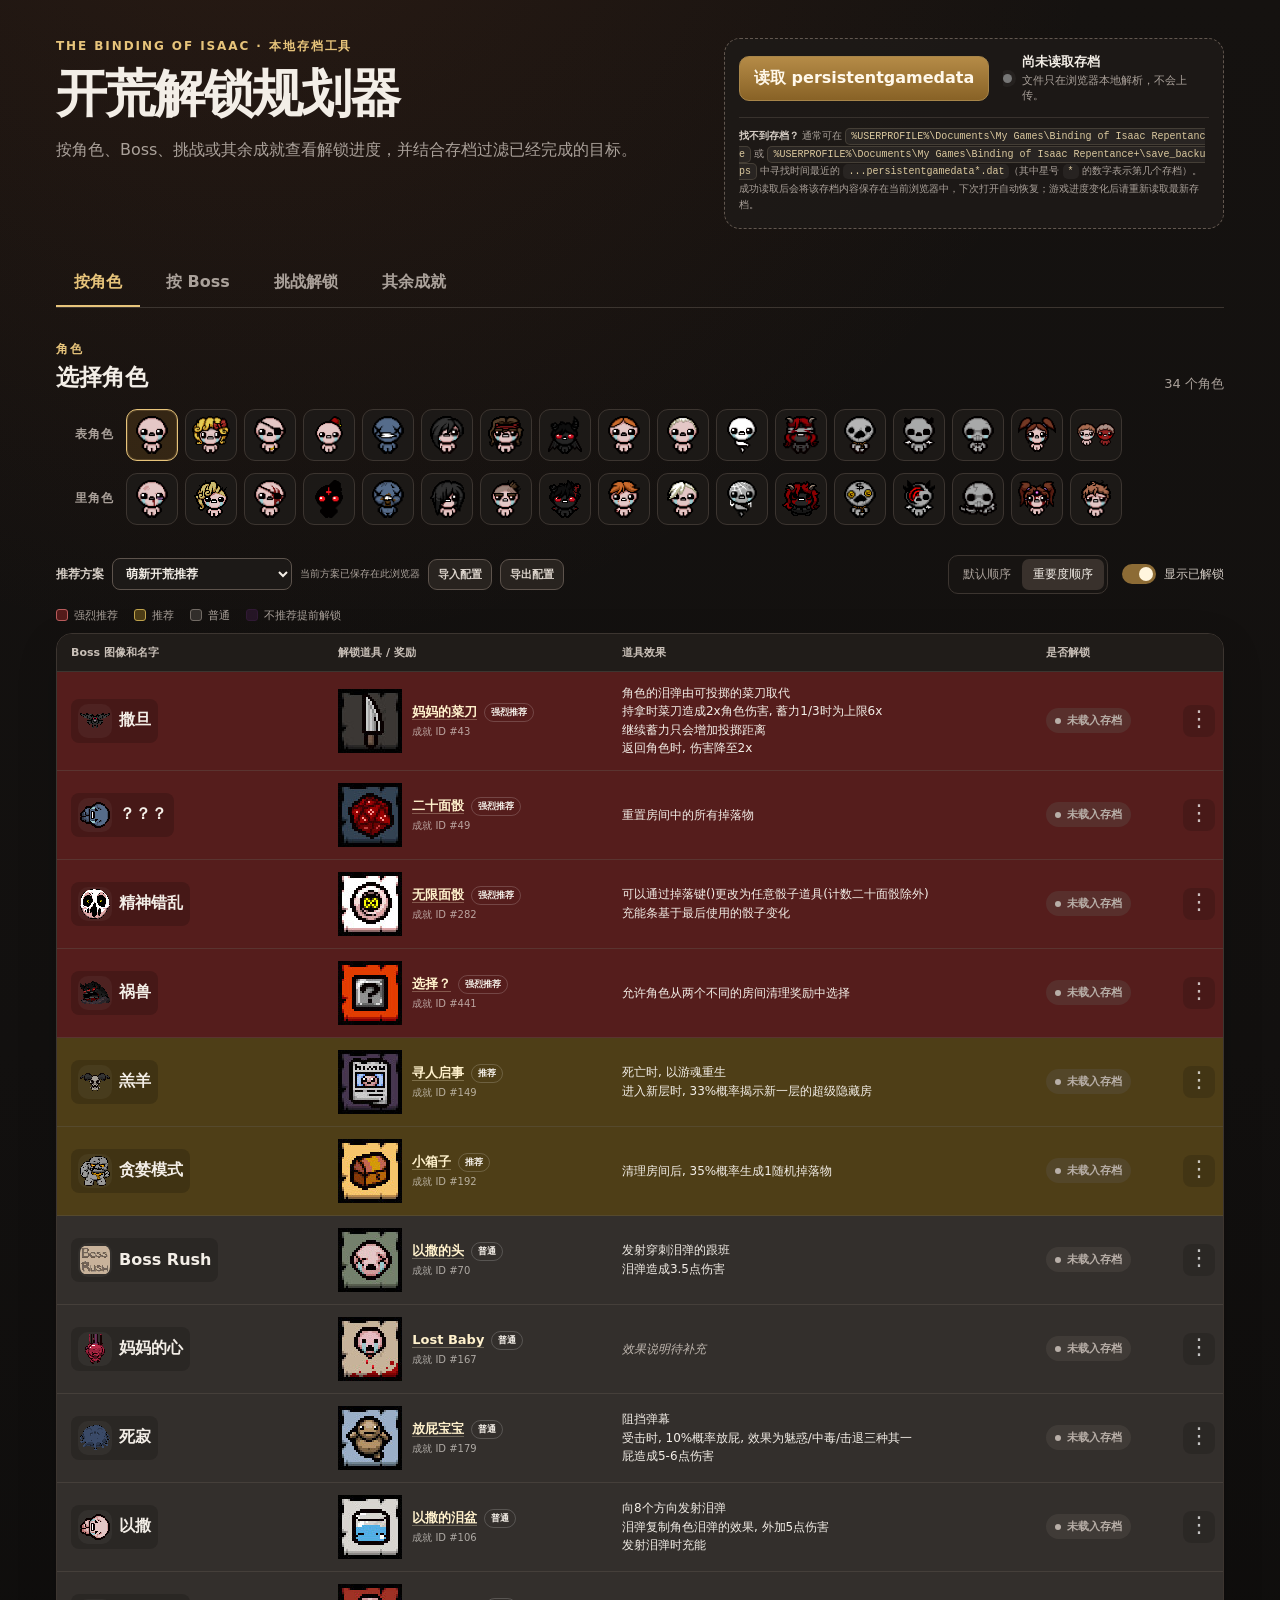
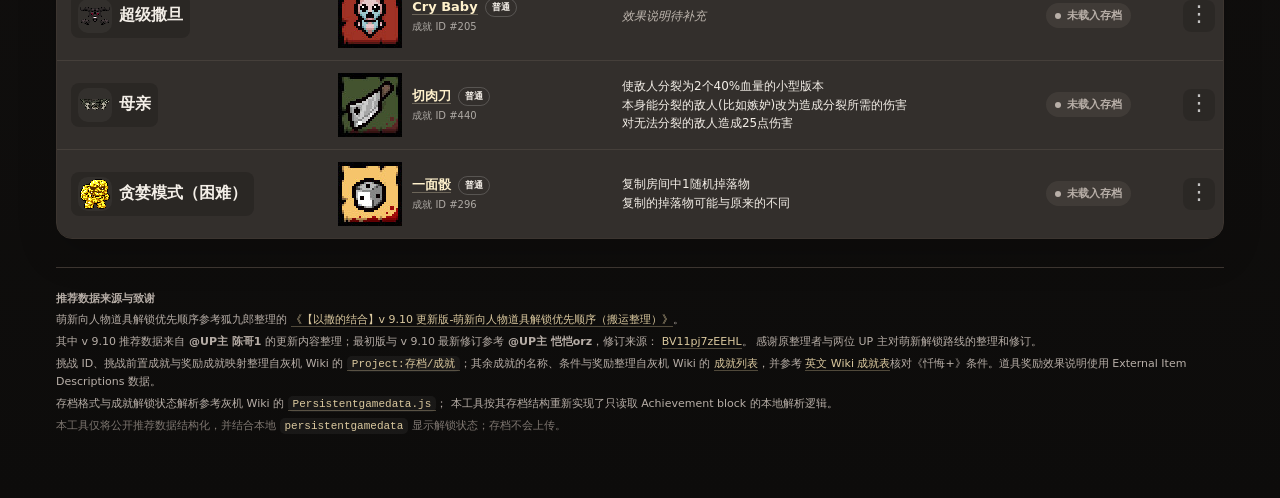
==== isaac-unlock-planner-offline.html @ 2d46365d "feat: 补齐角色 Boss 之外的全部成就" ====
<!doctype html>
<html lang="zh-CN">
<head>
  <meta charset="utf-8" />
  <meta name="viewport" content="width=device-width, initial-scale=1" />
  <meta name="color-scheme" content="dark" />
  <!-- GitHub Pages 更新后尽量避免旧 HTML/资源缓存。真正的静态资源刷新由 ?v= 版本号负责。 -->
  <meta http-equiv="Cache-Control" content="no-cache, no-store, must-revalidate" />
  <meta http-equiv="Pragma" content="no-cache" />
  <meta http-equiv="Expires" content="0" />
  <title>以撒开荒解锁规划器</title>
  <link rel="icon" type="image/png" href="[data-uri]" data-offline-src="./assets/icon.png?v=20260930145212" />
  <style data-offline-src="./styles.css?v=20260930145212">
:root {
  --bg: #12100f;
  --panel: #1b1816;
  --panel-2: #24201d;
  --ink: #f3eee7;
  --muted: #aaa19a;
  --line: #3c3530;
  --accent: #e7c47b;
  --accent-2: #8f6b2e;
  --strong: rgba(135, 36, 36, .56);
  --strong-border: #b85b5b;
  --recommended: rgba(129, 100, 29, .53);
  --recommended-border: #bea14b;
  --normal: rgba(83, 78, 74, .47);
  --normal-border: #716a64;
  --discouraged: rgba(48, 25, 52, .62);
  --discouraged-border: #301934;
  --green: #62c58d;
  --red: #e67878;
  --radius: 16px;
  font-family: Inter, ui-sans-serif, system-ui, -apple-system, BlinkMacSystemFont, "Segoe UI", "Microsoft YaHei", sans-serif;
}
* { box-sizing: border-box; }
body {
  margin: 0;
  background:
    radial-gradient(circle at 20% -10%, rgba(135, 67, 36, .18), transparent 34%),
    linear-gradient(180deg, #151210 0%, var(--bg) 50%, #0d0c0b 100%);
  color: var(--ink);
  min-height: 100vh;
}
button, input, select { font: inherit; }
button { color: inherit; }
.app-shell { width: min(1220px, calc(100% - 112px)); margin: 0 auto; padding: 38px 0 64px; }
.topbar { display: flex; justify-content: space-between; gap: 32px; align-items: flex-start; }
.eyebrow, .section-kicker { color: var(--accent); font-size: 12px; letter-spacing: .16em; font-weight: 800; text-transform: uppercase; }
h1 { margin: 5px 0 7px; font-size: clamp(32px, 4vw, 54px); letter-spacing: -.04em; }
h2 { margin: 4px 0 0; font-size: 23px; }
.subtitle { margin: 0; color: var(--muted); max-width: 680px; line-height: 1.7; }
.save-panel {
  width: min(500px, 100%);
  border: 1px dashed #62574f;
  background: rgba(31, 27, 24, .8);
  border-radius: var(--radius);
  padding: 14px;
  display: grid;
  grid-template-columns: auto 1fr;
  gap: 14px;
  align-items: center;
  transition: border-color .15s, background .15s;
}
.save-panel.dragging { border-color: var(--accent); background: rgba(76, 61, 36, .4); }
.primary-button {
  border: 1px solid #a78549;
  background: linear-gradient(#b58b47, #886226);
  color: #fff8ea;
  border-radius: 10px;
  padding: 11px 14px;
  cursor: pointer;
  font-weight: 800;
  white-space: nowrap;
}
.primary-button:hover { filter: brightness(1.08); }
.save-status { display: flex; align-items: center; gap: 10px; min-width: 0; overflow: hidden; }
.save-status > div { min-width: 0; max-width: 100%; overflow: hidden; }
.save-status strong, .save-status small { display: block; }
.save-status strong { display: block; max-width: 100%; font-size: 13px; white-space: nowrap; overflow: hidden; text-overflow: ellipsis; }
.save-status small { color: var(--muted); font-size: 11px; margin-top: 2px; }
.status-dot { width: 9px; height: 9px; border-radius: 50%; flex: 0 0 auto; background: #777; box-shadow: 0 0 0 4px rgba(255,255,255,.04); }
.status-dot.ready { background: var(--green); }
.status-dot.error { background: var(--red); }
.save-hint { grid-column: 1 / -1; padding-top: 10px; border-top: 1px solid rgba(99,89,82,.4); color: var(--muted); font-size: 10px; line-height: 1.65; }
.save-hint strong { color: #d9d0c8; }
.save-hint code { word-break: break-all; }
.copy-path {
  cursor: pointer;
  border: 1px solid rgba(219,201,159,.16);
  transition: border-color .12s, background .12s, color .12s;
}
.copy-path:hover,
.copy-path:focus-visible {
  background: rgba(231,196,123,.13);
  border-color: rgba(231,196,123,.48);
  color: #fff0c4;
  outline: none;
}
.page-tabs { margin-top: 30px; display: flex; gap: 8px; align-items: center; flex-wrap: wrap; border-bottom: 1px solid var(--line); }
.page-tab { border: 0; border-bottom: 2px solid transparent; background: transparent; padding: 13px 18px 12px; color: var(--muted); cursor: pointer; font-weight: 800; }
.page-tab:hover { color: var(--ink); }
.page-tab.active { color: var(--accent); border-bottom-color: var(--accent); }
.selector-section, .results-section { margin-top: 30px; }
.section-heading { display: flex; justify-content: space-between; gap: 18px; align-items: end; }
.results-heading { display: flex; justify-content: flex-end; gap: 18px; align-items: center; }
.selection-summary { color: var(--muted); font-size: 13px; }
.entity-groups { display: grid; gap: 12px; margin-top: 16px; max-width: 100%; }
.entity-group { display: grid; grid-template-columns: 58px minmax(0, 1fr); gap: 12px; align-items: center; max-width: 100%; min-width: 0; }
.entity-group:only-child { grid-template-columns: 1fr; }
.entity-group-label { color: var(--muted); font-size: 12px; font-weight: 800; letter-spacing: .08em; text-align: right; white-space: nowrap; }
.entity-icon-row { display: flex; align-items: center; gap: 7px; flex-wrap: wrap; min-width: 0; max-width: 100%; }
.entity-icon-card {
  width: 52px; height: 52px; flex: 0 0 52px;
  border: 1px solid var(--line); border-radius: 11px;
  background: rgba(29, 26, 24, .9); padding: 5px;
  display: grid; place-items: center; cursor: pointer;
  transition: transform .12s, border-color .12s, background .12s;
}
.entity-icon-card:hover { transform: translateY(-1px); border-color: #6a5e55; background: #25211e; }
.entity-icon-card.active { border-color: var(--accent); background: rgba(107, 75, 28, .34); box-shadow: inset 0 0 0 1px rgba(231,196,123,.18); }
.selector-thumb { width: 38px; height: 38px; object-fit: contain; image-rendering: pixelated; }
.boss-selector-row { gap: 10px; }
.boss-selector-row .entity-icon-card { width: 78px; height: 78px; flex-basis: 78px; padding: 7px; }
.boss-selector-row .selector-thumb { width: 64px; height: 64px; }
.entity-thumb, .reward-thumb, .boss-thumb {
  width: 48px; height: 48px; object-fit: contain; image-rendering: pixelated; flex: 0 0 auto;
  border-radius: 10px; background: rgba(255,255,255,.045); padding: 4px;
}
.entity-thumb { width: 46px; height: 46px; }
.controls { display: flex; align-items: center; gap: 14px; flex-wrap: wrap; justify-content: flex-end; }
.segmented { display: inline-flex; border: 1px solid var(--line); background: #171412; border-radius: 10px; padding: 3px; }
.segment { border: 0; background: transparent; color: var(--muted); padding: 7px 11px; border-radius: 7px; cursor: pointer; font-size: 12px; }
.segment.active { color: var(--ink); background: #39312c; }
.switch-control { display: inline-flex; align-items: center; gap: 8px; color: #d6cec6; font-size: 12px; cursor: pointer; user-select: none; }
.switch-control input { position: absolute; opacity: 0; pointer-events: none; }
.switch { width: 34px; height: 20px; border-radius: 999px; background: #514943; position: relative; transition: background .15s; }
.switch::after { content: ""; width: 14px; height: 14px; border-radius: 50%; background: #ddd5ce; position: absolute; top: 3px; left: 3px; transition: transform .15s; }
.switch-control input:checked + .switch { background: #8c6b35; }
.switch-control input:checked + .switch::after { transform: translateX(14px); background: #fff5de; }
.legend { display: flex; gap: 16px; flex-wrap: wrap; margin: 14px 0 10px; color: var(--muted); font-size: 11px; }
.legend span { display: inline-flex; align-items: center; gap: 6px; }
.legend-swatch { width: 12px; height: 12px; border-radius: 3px; border: 1px solid; }
.legend-swatch.strong { background: var(--strong); border-color: var(--strong-border); }
.legend-swatch.recommended { background: var(--recommended); border-color: var(--recommended-border); }
.legend-swatch.normal { background: var(--normal); border-color: var(--normal-border); }
.legend-swatch.discouraged { background: var(--discouraged); border-color: var(--discouraged-border); }
.table-wrap { border: 1px solid var(--line); border-radius: var(--radius); overflow: auto; background: rgba(24,21,19,.87); box-shadow: 0 14px 40px rgba(0,0,0,.16); }
.unlock-table { width: 100%; border-collapse: separate; border-spacing: 0; min-width: 880px; }
.unlock-table th { position: sticky; top: 0; z-index: 1; background: #201c19; color: #c9c0b8; font-size: 11px; text-align: left; padding: 11px 14px; border-bottom: 1px solid var(--line); }
.unlock-table td { padding: 12px 14px; border-bottom: 1px solid rgba(99,89,82,.38); vertical-align: middle; }
.unlock-table tr:last-child td { border-bottom: 0; }
.unlock-row { transition: filter .12s; }
.unlock-row:hover { filter: brightness(1.08); }
.unlock-row.priority-strong td { background: var(--strong); }
.unlock-row.priority-recommended td { background: var(--recommended); }
.unlock-row.priority-normal td { background: var(--normal); }
.unlock-row.priority-discouraged td { background: var(--discouraged); }
.target-cell, .reward-cell { display: flex; align-items: center; gap: 10px; min-width: 0; }
.boss-stack { display: flex; gap: 5px; flex-wrap: wrap; }
.boss-unit { display: inline-flex; align-items: center; gap: 7px; padding: 5px 7px; background: rgba(0,0,0,.18); border-radius: 8px; white-space: nowrap; }
.boss-thumb { width: 34px; height: 34px; padding: 2px; }
.reward-thumb { width: 52px; height: 52px; }

.achievement-sprite {
  width: 64px; height: 64px; flex: 0 0 64px; display: inline-block;
  background-image: url("[data-uri]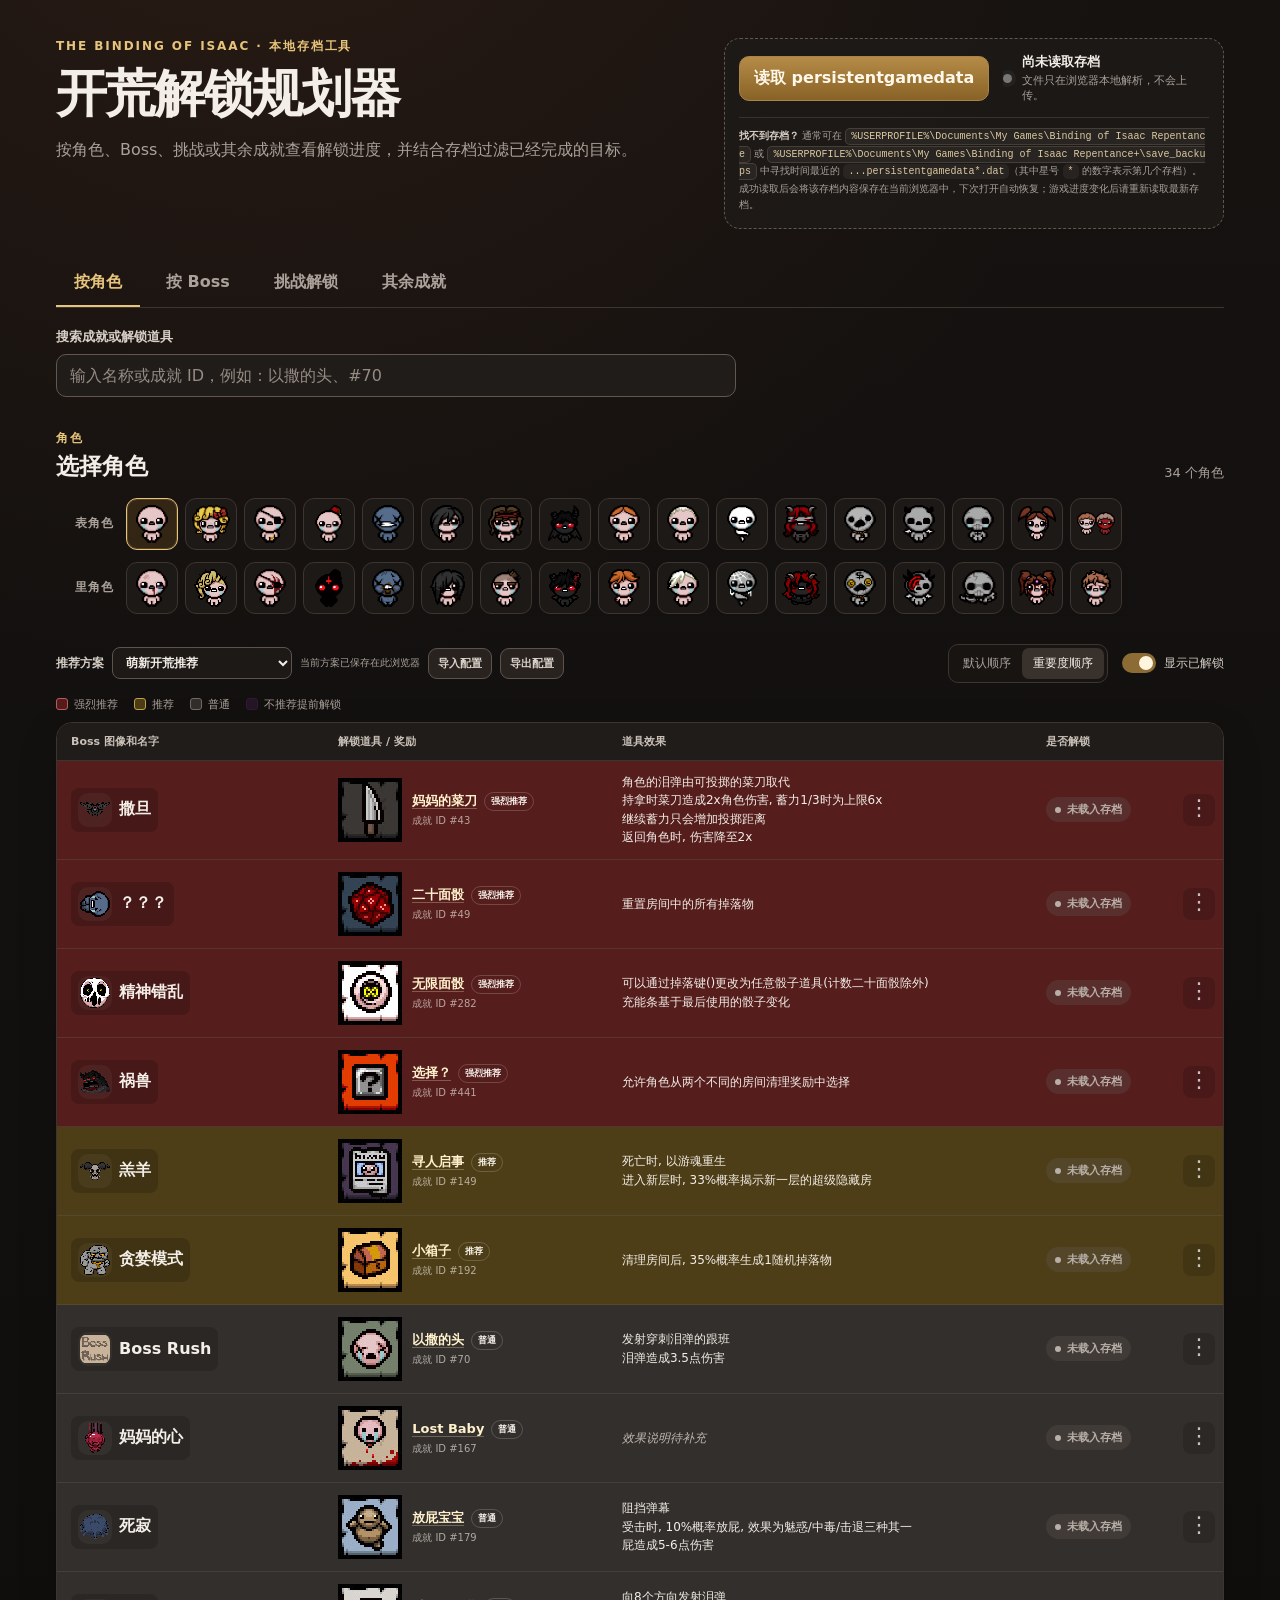
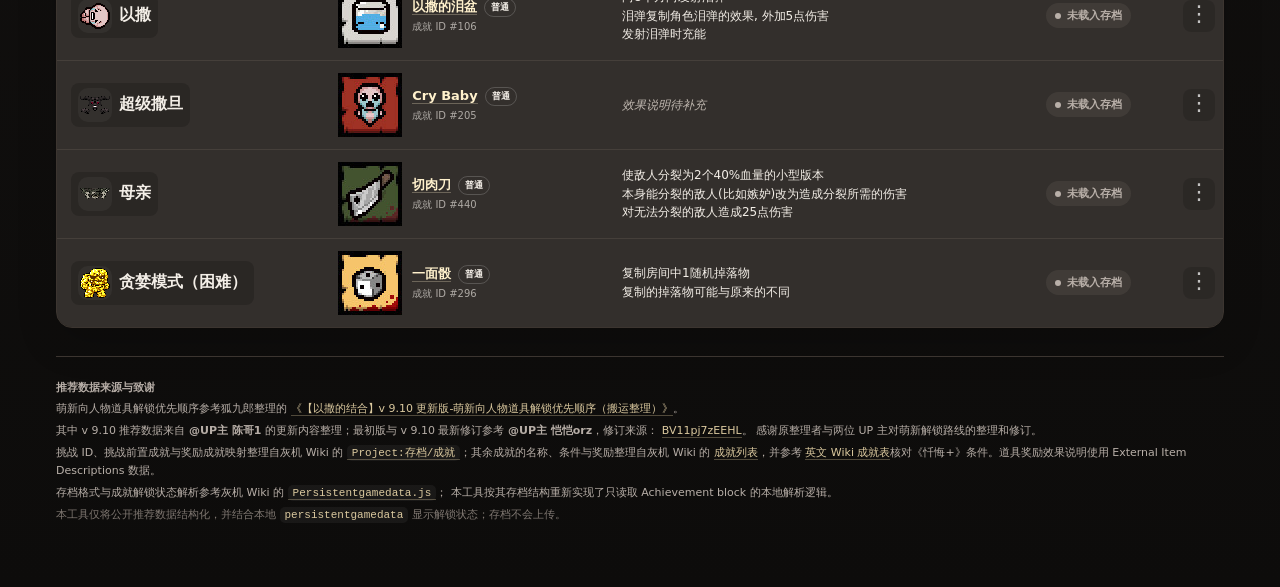
